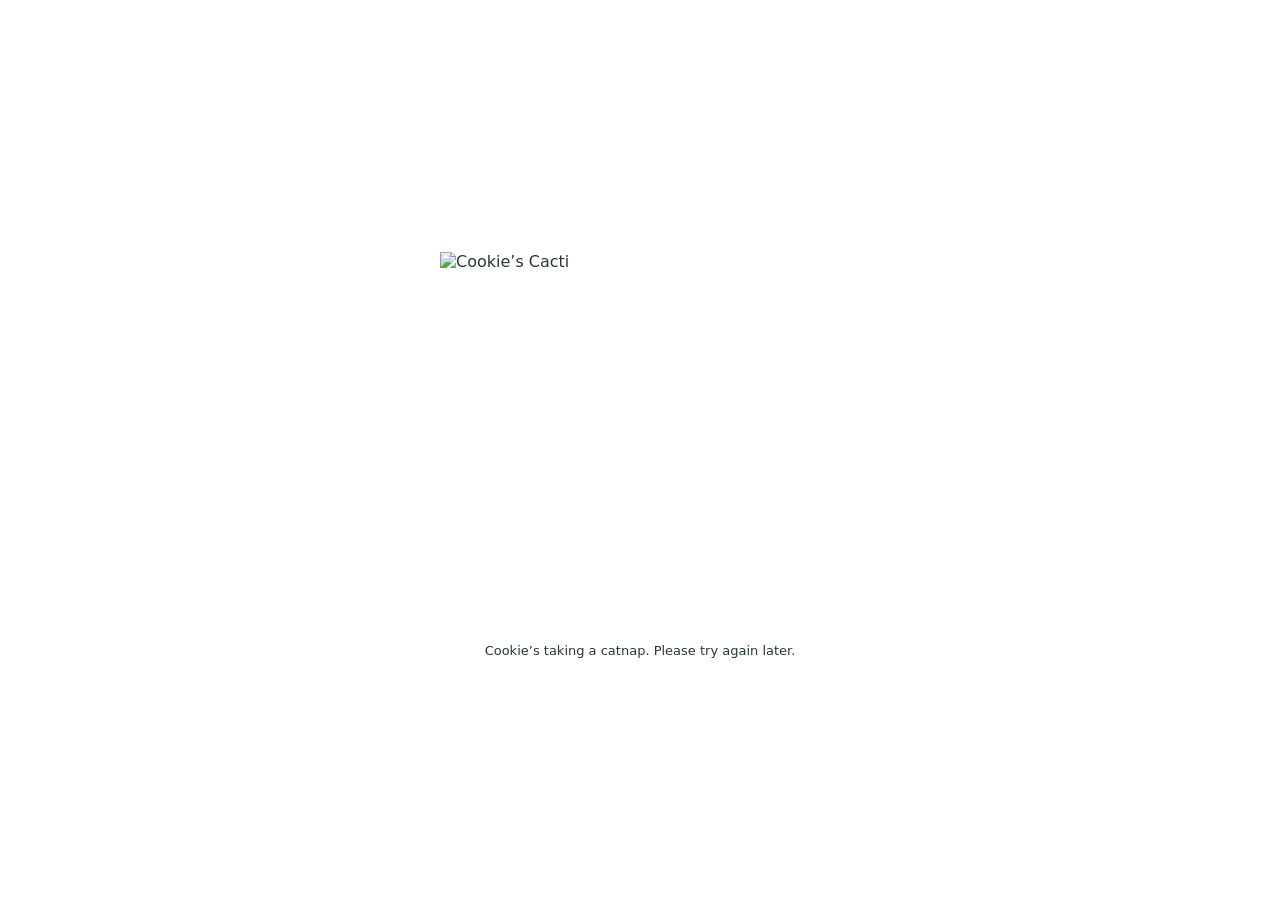
==== index.html @ 4f065923 "Publish prepared homepage entry files from 14d0e26" ====
<!doctype html>
<html lang="en">
<head>
 <meta charset="utf-8">
 <meta name="viewport" content="width=device-width, initial-scale=1">
 <meta name="color-scheme" content="light">
 <title>Cookie’s Cacti — Tap a cactus!</title>
 <link rel="preload" as="image" type="image/webp" href="assets/logo.webp" fetchpriority="high">
 <link rel="stylesheet" href="style.css">
 <link rel="preload" as="image" type="image/webp" href="assets/cookie/cookie_front.webp">
 <link rel="preload" as="image" type="image/webp" href="assets/cookie/cookie_left.webp">
 <link rel="preload" as="image" type="image/webp" href="assets/cookie/cookie_right.webp">
 <script defer src="loading.js"></script>
 <script defer src="vendor/matter.min.js"></script>
 <script defer src="scene.js"></script>
 <script defer src="app.js"></script>
</head>
<body>
 <main id="experience" data-phase="logo" aria-label="Cookie’s Cacti interactive shelves">
  <div id="logo-layer" class="logo-layer">
   <picture><source srcset="assets/logo.webp" type="image/webp">
   <img id="logo" elementtiming="brand-logo" src="assets/logo.png" width="1200" height="1171" alt="Cookie’s Cacti" fetchpriority="high" draggable="false"></picture>
   <p id="fallback-note" hidden>Cookie’s taking a catnap. Please try again later.</p>
   <noscript><p>Cookie’s Cacti — enable JavaScript to play.</p></noscript>
  </div>
  <section id="scene-layer" class="scene-layer" aria-hidden="true" inert>
   <div id="stage" class="stage" aria-label="Cookie and eight cactus pots">
    <canvas id="canvas" aria-hidden="true"></canvas>
    <div id="targets" class="targets" aria-label="Cactus pots"></div>
   </div>
   <div class="message-area">
    <p id="message" role="status" aria-live="polite">Tap a cactus!</p>
    <div class="reset-slot"><button id="reset" type="button" hidden>Make another mess</button></div>
   </div>
  </section>
 </main>
</body>
</html>
---- style.css ----
*{box-sizing:border-box}
:root{color-scheme:light;font-family:system-ui,-apple-system,BlinkMacSystemFont,"Segoe UI",sans-serif;color:#273b2c;background:white}
html,body{margin:0;width:100%;height:100%;overflow:hidden}
body{display:grid;place-items:center}
[hidden]{display:none!important}
#experience{width:min(100%,640px);height:min(420px,100dvh);position:relative;isolation:isolate;background:#fff;overflow:hidden}
.logo-layer{position:absolute;inset:0;display:flex;flex-direction:column;align-items:center;justify-content:center;gap:12px;opacity:1;transition:opacity .25s ease;pointer-events:none}
.logo-layer picture{display:contents}
.logo-layer img{display:block;max-width:calc(100% - 24px);max-height:calc(100% - 32px);width:400px;height:auto;object-fit:contain}
.logo-layer p{margin:0 16px;text-align:center;font-size:13px;line-height:1.4}
.scene-layer{height:100%;display:grid;grid-template-rows:minmax(0,1fr) 88px;visibility:hidden;opacity:0;transition:opacity .25s ease}
[data-phase="playing"] .logo-layer,[data-phase="complete"] .logo-layer{opacity:0;visibility:hidden;transition:opacity .25s ease,visibility 0s .25s}
[data-phase="playing"] .scene-layer,[data-phase="complete"] .scene-layer{visibility:visible;opacity:1}
.stage{position:relative;min-height:0;overflow:hidden;touch-action:pan-y pinch-zoom;user-select:none;-webkit-user-select:none;-webkit-tap-highlight-color:transparent}
canvas{display:block;width:100%;height:100%}
.targets{position:absolute;inset:0;pointer-events:none}
.pot-target{position:absolute;padding:0;border:0;border-radius:12px;background:transparent;pointer-events:none;color:transparent}
.pot-target:focus-visible{outline:3px solid #49653b;outline-offset:-2px;background:#ffffff35}
.message-area{display:grid;grid-template-rows:24px 44px;gap:8px;justify-items:center;align-content:center;padding:6px 12px;background:#fff}
#message{margin:0;font-size:16px;line-height:24px;font-weight:650;text-align:center}
.reset-slot{height:44px}
#reset{min-height:44px;padding:10px 20px;border:1.5px solid #49653b;border-radius:10px;background:#f5e8b5;color:#273b2c;font:650 14px system-ui,sans-serif;cursor:pointer;touch-action:manipulation}
#reset:hover{background:#fff0c6}
#reset:focus-visible{outline:3px solid #49653b;outline-offset:3px}
@media(prefers-reduced-motion:reduce){.logo-layer,.scene-layer{transition:none!important}}
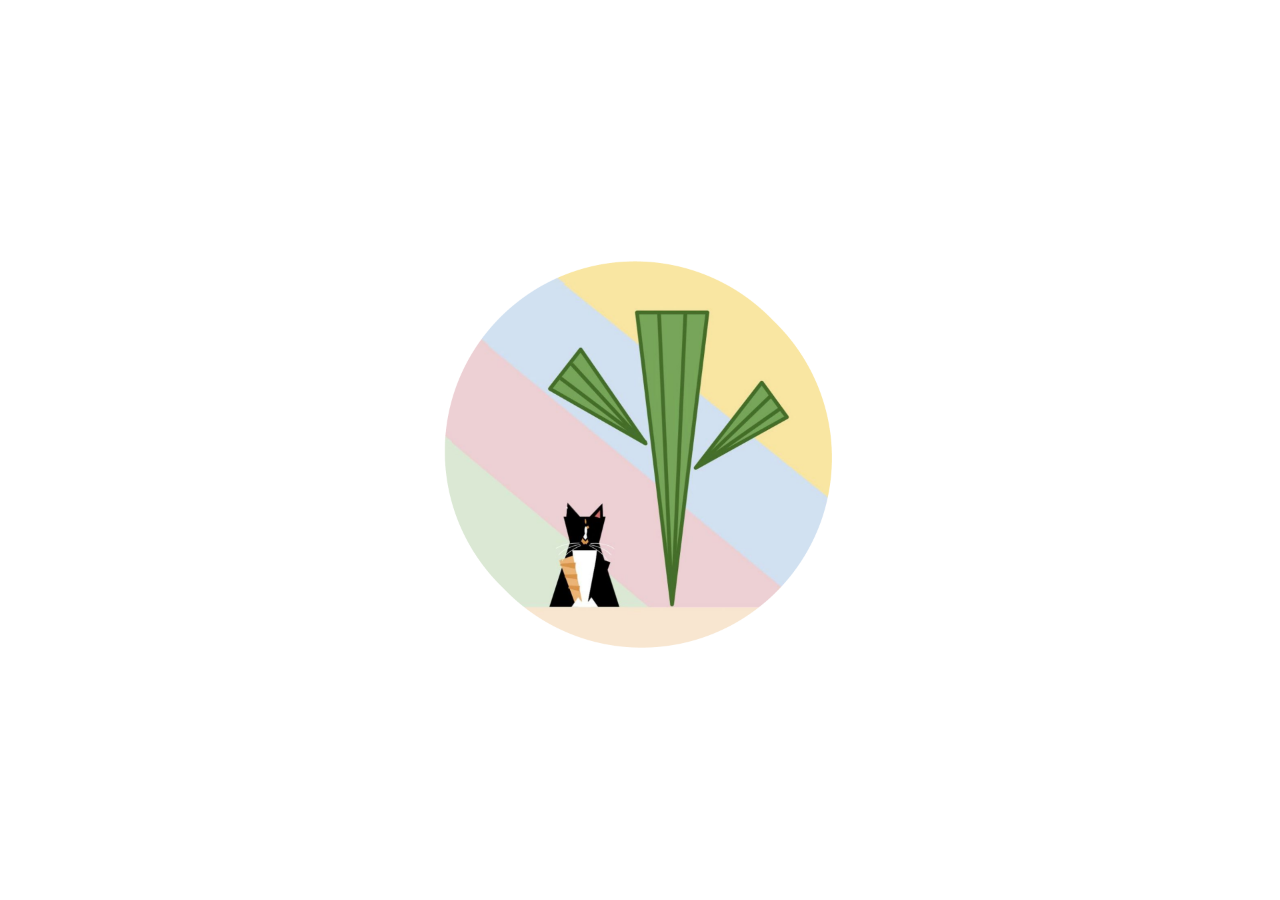
==== commit 64d22ee7: "Refresh homepage asset URLs for updated iframe sizing and logo timing" ====
--- a/index.html
+++ b/index.html
@@ -6,14 +6,14 @@
  <meta name="color-scheme" content="light">
  <title>Cookie’s Cacti — Tap a cactus!</title>
  <link rel="preload" as="image" type="image/webp" href="assets/logo.webp" fetchpriority="high">
- <link rel="stylesheet" href="style.css">
+ <link rel="stylesheet" href="style.css?v=20261015-2">
  <link rel="preload" as="image" type="image/webp" href="assets/cookie/cookie_front.webp">
  <link rel="preload" as="image" type="image/webp" href="assets/cookie/cookie_left.webp">
  <link rel="preload" as="image" type="image/webp" href="assets/cookie/cookie_right.webp">
  <script defer src="loading.js"></script>
  <script defer src="vendor/matter.min.js"></script>
  <script defer src="scene.js"></script>
- <script defer src="app.js"></script>
+ <script defer src="app.js?v=20261015-2"></script>
 </head>
 <body>
  <main id="experience" data-phase="logo" aria-label="Cookie’s Cacti interactive shelves">
--- a/style.css
+++ b/style.css
@@ -3,12 +3,12 @@
 html,body{margin:0;width:100%;height:100%;overflow:hidden}
 body{display:grid;place-items:center}
 [hidden]{display:none!important}
-#experience{width:min(100%,640px);height:min(420px,100dvh);position:relative;isolation:isolate;background:#fff;overflow:hidden}
+#experience{width:min(100%,640px);height:100%;position:relative;isolation:isolate;background:#fff;overflow:hidden}
 .logo-layer{position:absolute;inset:0;display:flex;flex-direction:column;align-items:center;justify-content:center;gap:12px;opacity:1;transition:opacity .25s ease;pointer-events:none}
 .logo-layer picture{display:contents}
 .logo-layer img{display:block;max-width:calc(100% - 24px);max-height:calc(100% - 32px);width:400px;height:auto;object-fit:contain}
 .logo-layer p{margin:0 16px;text-align:center;font-size:13px;line-height:1.4}
-.scene-layer{height:100%;display:grid;grid-template-rows:minmax(0,1fr) 88px;visibility:hidden;opacity:0;transition:opacity .25s ease}
+.scene-layer{height:100%;display:grid;grid-template-rows:minmax(0,1fr) 76px;visibility:hidden;opacity:0;transition:opacity .25s ease}
 [data-phase="playing"] .logo-layer,[data-phase="complete"] .logo-layer{opacity:0;visibility:hidden;transition:opacity .25s ease,visibility 0s .25s}
 [data-phase="playing"] .scene-layer,[data-phase="complete"] .scene-layer{visibility:visible;opacity:1}
 .stage{position:relative;min-height:0;overflow:hidden;touch-action:pan-y pinch-zoom;user-select:none;-webkit-user-select:none;-webkit-tap-highlight-color:transparent}
@@ -16,7 +16,7 @@
 .targets{position:absolute;inset:0;pointer-events:none}
 .pot-target{position:absolute;padding:0;border:0;border-radius:12px;background:transparent;pointer-events:none;color:transparent}
 .pot-target:focus-visible{outline:3px solid #49653b;outline-offset:-2px;background:#ffffff35}
-.message-area{display:grid;grid-template-rows:24px 44px;gap:8px;justify-items:center;align-content:center;padding:6px 12px;background:#fff}
+.message-area{display:grid;grid-template-rows:24px 44px;gap:0px;justify-items:center;align-content:center;padding:4px 12px;background:#fff}
 #message{margin:0;font-size:16px;line-height:24px;font-weight:650;text-align:center}
 .reset-slot{height:44px}
 #reset{min-height:44px;padding:10px 20px;border:1.5px solid #49653b;border-radius:10px;background:#f5e8b5;color:#273b2c;font:650 14px system-ui,sans-serif;cursor:pointer;touch-action:manipulation}
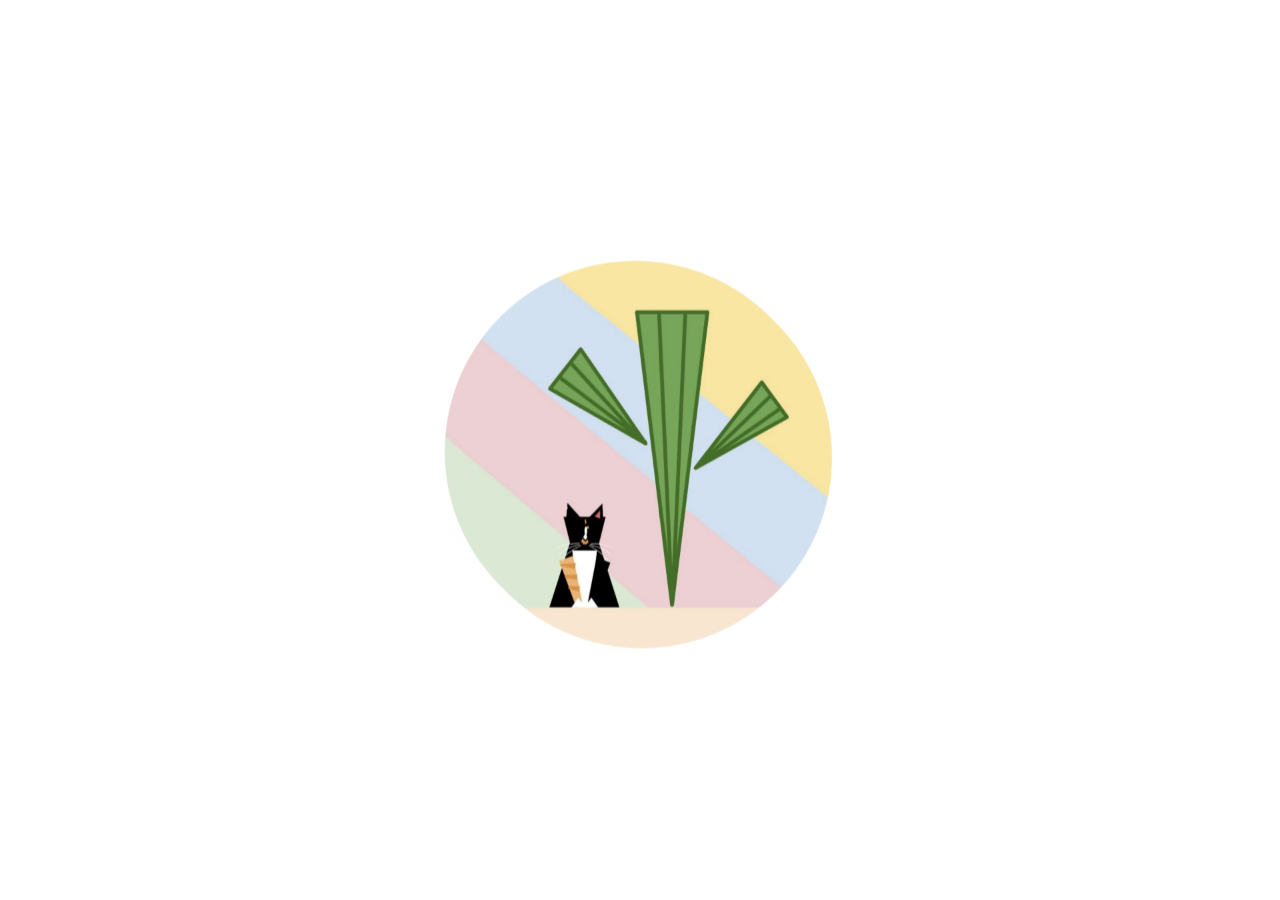
==== commit a48dca3f: "Deploy V1 interactive homepage from source 2384e60" ====
--- a/index.html
+++ b/index.html
@@ -6,20 +6,22 @@
  <meta name="color-scheme" content="light">
  <title>Cookie’s Cacti — Tap a cactus!</title>
  <link rel="preload" as="image" type="image/webp" href="assets/logo.webp" fetchpriority="high">
- <link rel="stylesheet" href="style.css?v=20261015-2">
+ <link rel="stylesheet" href="style.css?v=20261015-v1">
  <link rel="preload" as="image" type="image/webp" href="assets/cookie/cookie_front.webp">
  <link rel="preload" as="image" type="image/webp" href="assets/cookie/cookie_left.webp">
  <link rel="preload" as="image" type="image/webp" href="assets/cookie/cookie_right.webp">
  <script defer src="loading.js"></script>
  <script defer src="vendor/matter.min.js"></script>
- <script defer src="scene.js"></script>
- <script defer src="app.js?v=20261015-2"></script>
+ <script defer src="scene.js?v=20261015-v1"></script>
+ <script defer src="app.js?v=20261015-v1"></script>
 </head>
 <body>
  <main id="experience" data-phase="logo" aria-label="Cookie’s Cacti interactive shelves">
+  <div id="flip-card" class="flip-card">
   <div id="logo-layer" class="logo-layer">
    <picture><source srcset="assets/logo.webp" type="image/webp">
    <img id="logo" elementtiming="brand-logo" src="assets/logo.png" width="1200" height="1171" alt="Cookie’s Cacti" fetchpriority="high" draggable="false"></picture>
+   <button id="logo-wake" type="button" aria-label="Play with Cookie and the cacti" hidden disabled></button>
    <p id="fallback-note" hidden>Cookie’s taking a catnap. Please try again later.</p>
    <noscript><p>Cookie’s Cacti — enable JavaScript to play.</p></noscript>
   </div>
@@ -28,11 +30,13 @@
     <canvas id="canvas" aria-hidden="true"></canvas>
     <div id="targets" class="targets" aria-label="Cactus pots"></div>
    </div>
+   <p id="completion-message" class="completion-message" role="status" aria-live="polite" hidden><span id="completion-line1">Cookie strikes again!</span><span id="completion-line2" hidden></span></p>
    <div class="message-area">
-    <p id="message" role="status" aria-live="polite">Tap a cactus!</p>
-    <div class="reset-slot"><button id="reset" type="button" hidden>Make another mess</button></div>
+    <p id="message" role="status" aria-live="polite">Psst... tap a cactus!</p>
+    <div class="reset-slot"><button id="reset" type="button" hidden><svg class="replay-icon" width="18" height="18" viewBox="0 0 24 24" fill="none" stroke="currentColor" stroke-width="2.5" stroke-linecap="round" stroke-linejoin="round" aria-hidden="true" focusable="false"><path d="M3 10a9 9 0 1 1 2.64 6.36M3 4v6h6"/></svg><span id="reset-label">Make another mess</span></button></div>
    </div>
   </section>
+  </div>
  </main>
 </body>
 </html>
--- a/style.css
+++ b/style.css
@@ -1,25 +1,84 @@
 *{box-sizing:border-box}
-:root{color-scheme:light;font-family:system-ui,-apple-system,BlinkMacSystemFont,"Segoe UI",sans-serif;color:#273b2c;background:white}
+:root{color-scheme:light;font-family:system-ui,-apple-system,BlinkMacSystemFont,"Segoe UI",sans-serif;color:#435c49;background:white}
 html,body{margin:0;width:100%;height:100%;overflow:hidden}
 body{display:grid;place-items:center}
 [hidden]{display:none!important}
 #experience{width:min(100%,640px);height:100%;position:relative;isolation:isolate;background:#fff;overflow:hidden}
-.logo-layer{position:absolute;inset:0;display:flex;flex-direction:column;align-items:center;justify-content:center;gap:12px;opacity:1;transition:opacity .25s ease;pointer-events:none}
+.logo-layer,.scene-layer{position:absolute;left:50%;top:50%;transform:translate(-50%,-50%);width:100%;height:100%;transition:opacity .7s ease-in-out}
+.logo-layer{z-index:2;display:flex;flex-direction:column;align-items:center;justify-content:center;gap:12px;opacity:1;pointer-events:none}
 .logo-layer picture{display:contents}
-.logo-layer img{display:block;max-width:calc(100% - 24px);max-height:calc(100% - 32px);width:400px;height:auto;object-fit:contain}
+.logo-layer img{display:block;max-width:calc(100% - 24px);max-height:calc(100% - 24px);width:400px;height:auto;object-fit:contain}
 .logo-layer p{margin:0 16px;text-align:center;font-size:13px;line-height:1.4}
-.scene-layer{height:100%;display:grid;grid-template-rows:minmax(0,1fr) 76px;visibility:hidden;opacity:0;transition:opacity .25s ease}
-[data-phase="playing"] .logo-layer,[data-phase="complete"] .logo-layer{opacity:0;visibility:hidden;transition:opacity .25s ease,visibility 0s .25s}
-[data-phase="playing"] .scene-layer,[data-phase="complete"] .scene-layer{visibility:visible;opacity:1}
-.stage{position:relative;min-height:0;overflow:hidden;touch-action:pan-y pinch-zoom;user-select:none;-webkit-user-select:none;-webkit-tap-highlight-color:transparent}
+[data-phase="failed"] .logo-layer{opacity:1;visibility:visible;transition:none}
+.scene-layer{visibility:hidden;opacity:0;border-radius:18px;overflow:hidden;isolation:isolate}
+[data-phase="fading"] .logo-layer,[data-phase="playing"] .logo-layer,[data-phase="complete"] .logo-layer{opacity:0}
+[data-phase="playing"] .logo-layer,[data-phase="complete"] .logo-layer{visibility:hidden}
+[data-phase="fading"] .scene-layer,[data-phase="playing"] .scene-layer,[data-phase="complete"] .scene-layer{visibility:visible;opacity:1}
+.stage{position:relative;width:100%;height:100%;overflow:hidden;touch-action:pan-y pinch-zoom;user-select:none;-webkit-user-select:none;-webkit-tap-highlight-color:transparent}
 canvas{display:block;width:100%;height:100%}
 .targets{position:absolute;inset:0;pointer-events:none}
 .pot-target{position:absolute;padding:0;border:0;border-radius:12px;background:transparent;pointer-events:none;color:transparent}
 .pot-target:focus-visible{outline:3px solid #49653b;outline-offset:-2px;background:#ffffff35}
-.message-area{display:grid;grid-template-rows:24px 44px;gap:0px;justify-items:center;align-content:center;padding:4px 12px;background:#fff}
-#message{margin:0;font-size:16px;line-height:24px;font-weight:650;text-align:center}
-.reset-slot{height:44px}
-#reset{min-height:44px;padding:10px 20px;border:1.5px solid #49653b;border-radius:10px;background:#f5e8b5;color:#273b2c;font:650 14px system-ui,sans-serif;cursor:pointer;touch-action:manipulation}
+.message-area{position:absolute;left:8px;right:8px;bottom:4px;display:flex;flex-direction:column;align-items:center;justify-content:center;gap:0;min-height:28px;padding:2px 8px;border-radius:12px;background:transparent;color:#435c49;pointer-events:none}
+#message{margin:0;font-size:14px;line-height:20px;font-weight:500;letter-spacing:.02em;text-align:center}
+[data-phase="complete"] .message-area{bottom:4px;padding:2px 8px}
+.completion-message{position:absolute;left:12px;right:12px;top:12px;margin:0;text-align:center;color:#435c49;font:500 16px/24px system-ui,sans-serif;letter-spacing:.02em;pointer-events:none}
+.reset-slot{display:none}
+[data-phase="complete"] .reset-slot{display:block;height:44px}
+#reset{height:44px;min-height:44px;padding:8px 16px;border:1px solid #70866b;border-radius:10px;background:#f5e8b5;color:#435c49;font:500 14px system-ui,sans-serif;cursor:pointer;touch-action:manipulation;pointer-events:auto}
 #reset:hover{background:#fff0c6}
-#reset:focus-visible{outline:3px solid #49653b;outline-offset:3px}
+#reset:focus-visible{outline:3px solid #49653b;outline-offset:1px}
 @media(prefers-reduced-motion:reduce){.logo-layer,.scene-layer{transition:none!important}}
+
+/* Default fade keeps its original layout; only flip gets a rigid 3D parent. */
+.flip-card{display:contents}
+#experience[data-transition="flip"]{perspective:1200px}
+[data-transition="flip"] .flip-card{display:block;position:absolute;left:50%;top:50%;width:100%;height:100%;transform:translate(-50%,-50%) rotateY(0deg);transform-origin:center;transform-style:preserve-3d;transition:none}
+/* Faces never animate independently, including during initial JS setup. */
+[data-transition="flip"] .logo-layer,[data-transition="flip"] .scene-layer{backface-visibility:hidden;-webkit-backface-visibility:hidden;transform-origin:center;transition:none;opacity:1;z-index:auto}
+[data-transition="flip"] .logo-layer{transform:translate(-50%,-50%) rotateY(0deg)}
+[data-transition="flip"] .scene-layer{visibility:visible;transform:translate(-50%,-50%) rotateY(180deg)}
+[data-transition="flip"][data-phase="fading"] .flip-card{transform:translate(-50%,-50%) rotateY(180deg);transition:transform .8s cubic-bezier(.45,0,.2,1)}
+[data-transition="flip"][data-phase="playing"] .flip-card,[data-transition="flip"][data-phase="complete"] .flip-card{transform:translate(-50%,-50%) rotateY(180deg)}
+[data-transition="flip"][data-phase="failed"] .flip-card{transform:translate(-50%,-50%);transition:none}
+[data-transition="flip"][data-phase="failed"] .scene-layer{visibility:hidden}
+@media(prefers-reduced-motion:reduce){
+ #experience[data-transition="flip"]{perspective:none}
+ [data-transition="flip"] .flip-card{transform-style:flat}
+ [data-transition="flip"] .flip-card,[data-transition="flip"][data-phase="fading"] .flip-card,[data-transition="flip"][data-phase="playing"] .flip-card,[data-transition="flip"][data-phase="complete"] .flip-card,[data-transition="flip"] .logo-layer,[data-transition="flip"] .scene-layer{transform:translate(-50%,-50%);transition:none!important}
+ [data-transition="flip"][data-phase="logo"] .scene-layer{visibility:hidden}
+}
+
+/* Opt-in typography comparison. This face is fetched only when selected. */
+@font-face{font-family:"Cookie Rounded";src:url("assets/fonts/fredoka-latin-500-normal.woff2") format("woff2");font-style:normal;font-weight:500;font-display:swap}
+[data-type="rounded"] #message,[data-type="rounded"] #reset,[data-type="rounded"] .completion-message{font-family:"Cookie Rounded",system-ui,sans-serif;font-weight:500;letter-spacing:.01em}
+[data-type="rounded"] .completion-message{font-size:19px;line-height:26px;top:calc(19% - 13px)}
+
+/* Reversible dramatic finish; the normal page and rounded comparison stay intact. */
+.replay-icon{display:none;flex:none;pointer-events:none}
+@font-face{font-family:"Cookie Poster";src:url("assets/fonts/anton-latin-400-normal.woff2") format("woff2");font-style:normal;font-weight:400;font-display:swap}
+[data-finish="dramatic"] .completion-message{top:10px;left:12px;right:12px;height:calc(var(--scene-height) * .38 - 20px);display:flex;flex-direction:column;align-items:center;justify-content:center;gap:0;font-family:"Cookie Poster",Impact,"Arial Narrow",sans-serif;font-size:clamp(28px,calc(var(--scene-width) * .13),84px);font-weight:400;line-height:.95;letter-spacing:.015em}
+[data-finish="dramatic"] #completion-line1,[data-finish="dramatic"] #completion-line2{display:block;white-space:nowrap}
+[data-finish="dramatic"] #completion-line2{font-size:1.28em;line-height:.95;letter-spacing:.04em}
+[data-finish="dramatic"] #reset{display:inline-flex;align-items:center;justify-content:center;gap:8px;border:2px solid #49653b;background:#f0ca6e;box-shadow:0 4px 0 #49653b;transition:transform 80ms ease,box-shadow 80ms ease}
+[data-finish="dramatic"] #reset .replay-icon{display:block}
+[data-finish="dramatic"] #reset:hover{background:#f6d782}
+[data-finish="dramatic"] #reset:active{transform:translateY(3px);box-shadow:0 1px 0 #49653b}
+[data-finish="dramatic"] #reset:focus-visible{outline:3px solid #435c49;outline-offset:2px}
+@media(prefers-reduced-motion:reduce){[data-finish="dramatic"] #reset{transition:none}}
+
+/* If the local poster font is unavailable, keep every letter inside the frame. */
+[data-finish="dramatic"][data-poster="fallback"] .completion-message{font-family:"Cookie Rounded",system-ui,sans-serif;font-size:clamp(22px,calc(var(--scene-width) * .095),60px);font-weight:500;letter-spacing:0}
+
+/* Opt-in idle return: the same rigid card rotates back, with no new backdrop. */
+[data-phase="returning"] .logo-layer,[data-phase="idleLogo"] .logo-layer{opacity:1;visibility:visible}
+[data-phase="returning"] .scene-layer{visibility:visible;opacity:0}
+[data-phase="idleLogo"] .scene-layer{visibility:hidden;opacity:0}
+[data-transition="flip"][data-phase="returning"] .flip-card{transform:translate(-50%,-50%) rotateY(0deg);transition:transform .8s cubic-bezier(.45,0,.2,1)}
+[data-transition="flip"][data-phase="returning"] .scene-layer{opacity:1}
+#logo-wake{position:absolute;inset:0;border:0;border-radius:18px;background:transparent;cursor:pointer;pointer-events:auto;touch-action:pan-y pinch-zoom}
+#logo-wake:focus-visible{outline:3px solid #49653b;outline-offset:-5px}
+@media(prefers-reduced-motion:reduce){
+ [data-transition="flip"][data-phase="returning"] .flip-card,[data-transition="flip"][data-phase="idleLogo"] .flip-card{transform:translate(-50%,-50%);transition:none!important}
+ [data-transition="flip"][data-phase="returning"] .scene-layer{visibility:hidden}
+}
